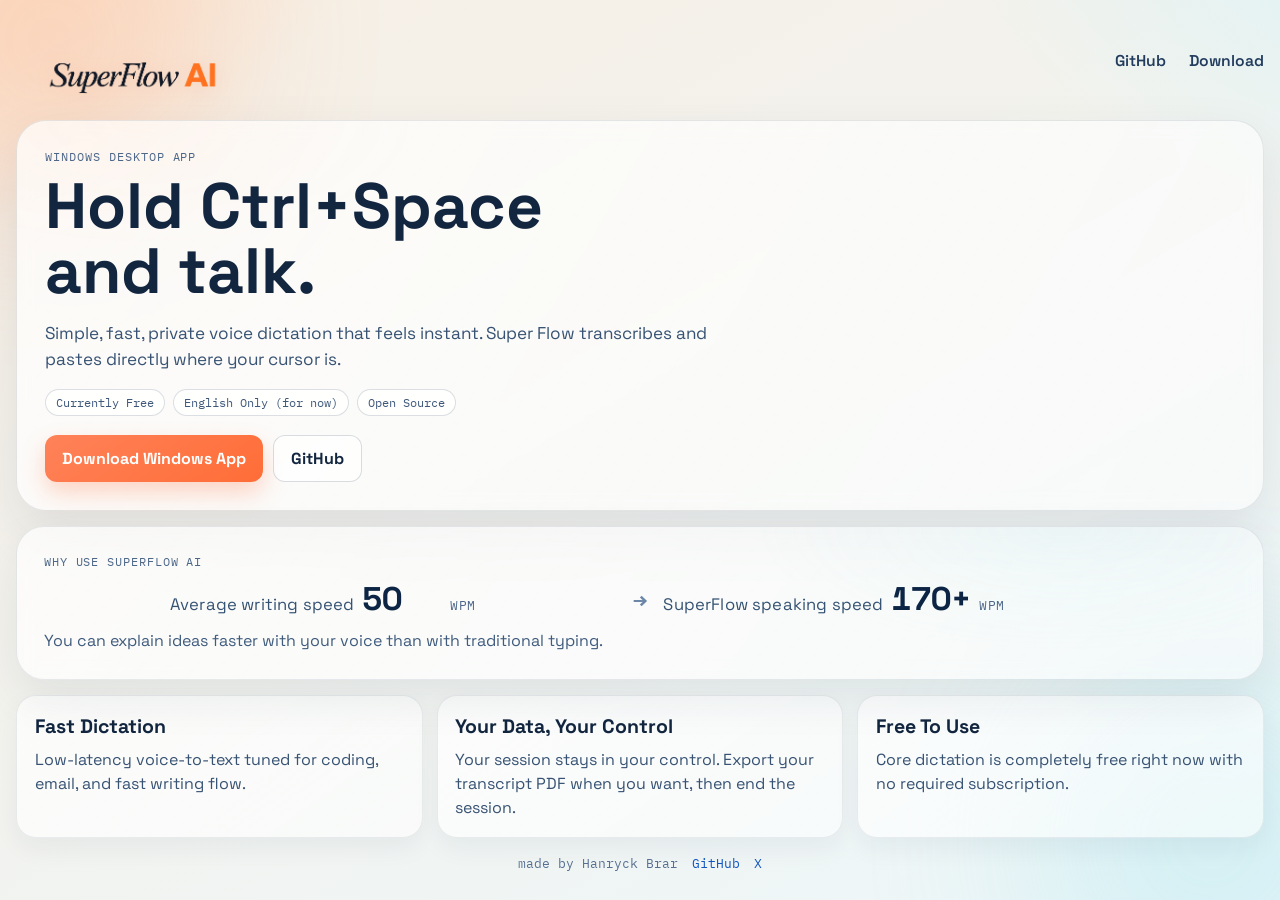
==== website/index.html @ cbe3b3d0 "Polish WPM compare layout and arrow styling" ====
<!doctype html>
<html lang="en">
<head>
  <meta charset="utf-8">
  <meta name="viewport" content="width=device-width, initial-scale=1">
  <title>Super Flow | Free Voice Dictation for Windows</title>
  <meta name="description" content="Hold Ctrl+Space and talk. Super Flow is a free open-source voice dictation app for Windows.">
  <link rel="icon" type="image/png" href="favicon.png">
  <link rel="preconnect" href="https://fonts.googleapis.com">
  <link rel="preconnect" href="https://fonts.gstatic.com" crossorigin>
  <link href="https://fonts.googleapis.com/css2?family=Space+Grotesk:wght@400;500;700&family=IBM+Plex+Mono:wght@400;600&display=swap" rel="stylesheet">
  <link rel="stylesheet" href="styles.css">
</head>
<body>
  <div class="ambience ambience-a"></div>
  <div class="ambience ambience-b"></div>

  <main class="shell">
    <header class="topbar">
      <a class="brand" href="#home">
        <img src="logo_web.png" alt="Super Flow logo">
      </a>
      <nav class="tabs">
        <a href="https://github.com/Hanbrar/SuperflowAI">GitHub</a>
        <a href="https://github.com/Hanbrar/SuperflowAI/releases/latest">Download</a>
      </nav>
    </header>

    <section id="home" class="hero">
      <p class="eyebrow">Windows Desktop App</p>
      <h1>Hold Ctrl+Space and talk.</h1>
      <p class="lead">Simple, fast, private voice dictation that feels instant. Super Flow transcribes and pastes directly where your cursor is.</p>

      <div class="flags">
        <span>Currently Free</span>
        <span>English Only (for now)</span>
        <span>Open Source</span>
      </div>

      <div class="hero-actions">
        <a class="btn primary" href="https://github.com/Hanbrar/SuperflowAI/releases/latest">Download Windows App</a>
        <a class="btn ghost" href="https://github.com/Hanbrar/SuperflowAI">GitHub</a>
      </div>
    </section>

    <section class="why" aria-label="Why use SuperFlow AI">
      <div class="why-card">
        <p class="why-eyebrow">Why use SuperFlow AI</p>
        <div class="wpm-compare">
          <p class="wpm-item">
            <span class="wpm-label">Average writing speed</span>
            <span class="wpm-metric">
              <strong id="avgWpm" data-target="50">50</strong>
              <span>WPM</span>
            </span>
          </p>
          <p class="wpm-arrow" aria-hidden="true">→</p>
          <p class="wpm-item">
            <span class="wpm-label">SuperFlow speaking speed</span>
            <span class="wpm-metric">
              <strong id="voiceWpm" data-target="200">200+</strong>
              <span>WPM</span>
            </span>
          </p>
        </div>
        <p class="why-copy">You can explain ideas faster with your voice than with traditional typing.</p>
      </div>
    </section>

    <section id="features" class="features">
      <article class="feature-card">
        <h2>Fast Dictation</h2>
        <p>Low-latency voice-to-text tuned for coding, email, and fast writing flow.</p>
      </article>
      <article class="feature-card">
        <h2>Your Data, Your Control</h2>
        <p>Your session stays in your control. Export your transcript PDF when you want, then end the session.</p>
      </article>
      <article class="feature-card">
        <h2>Free To Use</h2>
        <p>Core dictation is completely free right now with no required subscription.</p>
      </article>
    </section>

    <footer class="footer">
      <p>made by Hanryck Brar</p>
      <a href="https://github.com/Hanbrar/SuperflowAI">GitHub</a>
      <a href="https://x.com/ItsHB17">X</a>
    </footer>
  </main>

  <script>
    (() => {
      const section = document.querySelector('.why');
      if (!section) return;

      const avgEl = document.getElementById('avgWpm');
      const voiceEl = document.getElementById('voiceWpm');
      if (!avgEl || !voiceEl) return;

      let hasPlayed = false;
      const reducedMotion = window.matchMedia('(prefers-reduced-motion: reduce)').matches;

      const animateCounter = (el, target, duration, suffix = '') =>
        new Promise((resolve) => {
          const startTime = performance.now();
          const from = 0;
          const step = (now) => {
            const progress = Math.min((now - startTime) / duration, 1);
            const eased = 1 - Math.pow(1 - progress, 3);
            const value = Math.round(from + (target - from) * eased);
            el.textContent = `${value}${suffix}`;
            if (progress < 1) requestAnimationFrame(step);
            else resolve();
          };
          requestAnimationFrame(step);
        });

      const run = async () => {
        if (hasPlayed) return;
        hasPlayed = true;
        section.classList.add('active');
        if (reducedMotion) {
          avgEl.textContent = `${avgEl.dataset.target}`;
          voiceEl.textContent = `${voiceEl.dataset.target}+`;
          return;
        }
        await animateCounter(avgEl, Number(avgEl.dataset.target), 850);
        await animateCounter(voiceEl, Number(voiceEl.dataset.target), 950, '+');
      };

      const observer = new IntersectionObserver((entries) => {
        if (entries.some((entry) => entry.isIntersecting)) {
          run();
          observer.disconnect();
        }
      }, { threshold: 0.35 });

      observer.observe(section);
    })();
  </script>
</body>
</html>
---- website/styles.css ----
:root {
  --bg-a: #f7efe4;
  --bg-b: #edf7fa;
  --ink: #132640;
  --ink-soft: #375273;
  --line: rgba(19, 38, 64, 0.1);
  --accent: #ff6d37;
}

* {
  box-sizing: border-box;
}

html,
body {
  margin: 0;
  min-height: 100%;
}

body {
  font-family: "Space Grotesk", sans-serif;
  color: var(--ink);
  background:
    radial-gradient(1000px 740px at -15% -22%, #ffd9be 0%, transparent 60%),
    radial-gradient(900px 680px at 114% -18%, #d5f3f8 0%, transparent 58%),
    linear-gradient(150deg, var(--bg-a), var(--bg-b));
}

.ambience {
  position: fixed;
  border-radius: 999px;
  filter: blur(90px);
  opacity: 0.24;
  z-index: 0;
  pointer-events: none;
}

.ambience-a {
  width: 340px;
  height: 340px;
  top: -130px;
  left: -120px;
  background: #ff9862;
}

.ambience-b {
  width: 360px;
  height: 360px;
  right: -110px;
  bottom: -120px;
  background: #85dce4;
}

.shell {
  position: relative;
  z-index: 1;
  width: min(1280px, calc(100% - 2rem));
  margin: 0 auto;
  padding: 1.1rem 0 1.3rem;
}

.topbar {
  display: flex;
  align-items: center;
  justify-content: space-between;
  gap: 1rem;
}

.brand img {
  width: clamp(145px, 17vw, 220px);
  height: auto;
  display: block;
  filter: drop-shadow(0 3px 10px rgba(255, 108, 55, 0.16));
}

.tabs {
  display: flex;
  gap: 1.45rem;
  align-items: center;
}

.tabs a {
  text-decoration: none;
  color: #223c5d;
  font-weight: 600;
  font-size: 0.98rem;
}

.hero {
  margin-top: 1rem;
  padding: clamp(1.3rem, 2.2vw, 2.4rem);
  border-radius: 30px;
  background:
    linear-gradient(120deg, rgba(255, 255, 255, 0.74), rgba(255, 255, 255, 0.52)),
    radial-gradient(400px 180px at 10% 0%, rgba(255, 160, 95, 0.12), transparent 70%);
  border: 1px solid var(--line);
  box-shadow: 0 22px 55px rgba(19, 38, 64, 0.09);
  backdrop-filter: blur(8px);
}

.eyebrow {
  margin: 0;
  font-family: "IBM Plex Mono", monospace;
  text-transform: uppercase;
  letter-spacing: 0.08em;
  color: #4d6789;
  font-size: 0.75rem;
}

h1 {
  margin: 0.62rem 0 0;
  font-size: clamp(2.2rem, 5vw, 4.1rem);
  line-height: 1.02;
  max-width: 13ch;
}

.lead {
  margin: 0.95rem 0 0;
  max-width: 64ch;
  color: var(--ink-soft);
  line-height: 1.52;
  font-size: 1.07rem;
}

.flags {
  margin-top: 1.05rem;
  display: flex;
  flex-wrap: wrap;
  gap: 0.5rem;
}

.flags span {
  border: 1px solid rgba(19, 38, 64, 0.15);
  background: rgba(255, 255, 255, 0.84);
  color: #3e587a;
  font-family: "IBM Plex Mono", monospace;
  border-radius: 999px;
  font-size: 0.74rem;
  padding: 0.33rem 0.62rem;
}

.hero-actions {
  margin-top: 1.2rem;
  display: flex;
  gap: 0.65rem;
  flex-wrap: wrap;
}

.btn {
  display: inline-flex;
  align-items: center;
  justify-content: center;
  text-decoration: none;
  font-weight: 700;
  border-radius: 12px;
  padding: 0.72rem 1.06rem;
}

.btn.primary {
  color: #fff;
  background: linear-gradient(145deg, #ff8259, var(--accent));
  box-shadow: 0 11px 23px rgba(255, 108, 55, 0.27);
}

.btn.ghost {
  color: #132640;
  border: 1px solid rgba(19, 38, 64, 0.16);
  background: rgba(255, 255, 255, 0.7);
}

.why {
  margin-top: 0.95rem;
}

.why-card {
  border-radius: 28px;
  padding: clamp(1.2rem, 2.1vw, 2rem);
  background:
    linear-gradient(125deg, rgba(255, 255, 255, 0.72), rgba(255, 255, 255, 0.52)),
    radial-gradient(420px 170px at 84% 0%, rgba(133, 220, 228, 0.2), transparent 74%);
  border: 1px solid rgba(19, 38, 64, 0.09);
  box-shadow: 0 18px 46px rgba(19, 38, 64, 0.08);
  backdrop-filter: blur(8px);
  overflow: hidden;
}

.why-eyebrow {
  margin: 0;
  font-family: "IBM Plex Mono", monospace;
  text-transform: uppercase;
  letter-spacing: 0.08em;
  color: #4d6789;
  font-size: 0.72rem;
}

.wpm-compare {
  margin: 0.72rem auto 0;
  display: grid;
  grid-template-columns: minmax(0, 1fr) auto minmax(0, 1fr);
  align-items: center;
  gap: 1rem;
  max-width: 940px;
}

.wpm-item {
  margin: 0;
  color: #355273;
  line-height: 1.35;
  font-size: clamp(0.95rem, 1.3vw, 1.08rem);
  display: grid;
  grid-template-columns: auto auto;
  align-items: baseline;
  justify-content: start;
  column-gap: 0.48rem;
  opacity: 0.6;
  transform: translateY(6px);
  transition: opacity 460ms ease, transform 460ms ease;
}

.wpm-label {
  letter-spacing: 0.01em;
}

.wpm-metric {
  display: inline-flex;
  align-items: baseline;
  gap: 0.38rem;
}

.wpm-item strong {
  color: #0d2544;
  font-size: clamp(1.5rem, 2.6vw, 2.05rem);
  line-height: 1;
  font-variant-numeric: tabular-nums;
  min-width: 3.9ch;
}

.wpm-metric span {
  color: #4d6789;
  font-family: "IBM Plex Mono", monospace;
  letter-spacing: 0.04em;
  font-size: 0.82rem;
}

.wpm-arrow {
  margin: 0;
  color: #6b86a7;
  font-family: "IBM Plex Mono", monospace;
  font-size: 1.48rem;
  font-weight: 600;
  letter-spacing: 0.03em;
  opacity: 0;
  transform: translateY(8px);
  transition: opacity 460ms ease 100ms, transform 460ms ease 100ms;
}

.why-copy {
  margin: 0.68rem 0 0;
  color: #3f5b7d;
  max-width: 68ch;
  line-height: 1.45;
  opacity: 0;
  transform: translateY(8px);
  transition: opacity 460ms ease 170ms, transform 460ms ease 170ms;
}

.why.active .wpm-item {
  opacity: 1;
  transform: translateY(0);
}

.why.active .wpm-arrow,
.why.active .why-copy {
  opacity: 1;
  transform: translateY(0);
}

.features {
  margin-top: 0.95rem;
  display: grid;
  grid-template-columns: repeat(3, minmax(0, 1fr));
  gap: 0.85rem;
}

.feature-card {
  padding: 1.1rem;
  border-radius: 20px;
  background: linear-gradient(145deg, rgba(255, 255, 255, 0.72), rgba(255, 255, 255, 0.56));
  border: 1px solid rgba(19, 38, 64, 0.08);
  box-shadow: 0 10px 26px rgba(19, 38, 64, 0.055);
}

.feature-card h2 {
  margin: 0;
  font-size: 1.22rem;
}

.feature-card p {
  margin: 0.55rem 0 0;
  color: var(--ink-soft);
  line-height: 1.5;
}

.footer {
  margin-top: 0.95rem;
  display: flex;
  justify-content: center;
  gap: 0.85rem;
  flex-wrap: wrap;
  color: #566f92;
  font-family: "IBM Plex Mono", monospace;
  font-size: 0.83rem;
}

.footer p {
  margin: 0;
}

.footer a {
  text-decoration: none;
  color: #0f54c0;
}

@media (max-width: 980px) {
  .features {
    grid-template-columns: 1fr;
  }
}

@media (max-width: 760px) {
  .shell {
    width: min(1280px, calc(100% - 0.9rem));
  }

  .topbar {
    flex-wrap: wrap;
    justify-content: center;
  }

  .tabs {
    width: 100%;
    justify-content: center;
    flex-wrap: wrap;
    gap: 0.7rem 0.95rem;
  }

  .wpm-compare {
    grid-template-columns: 1fr;
    gap: 0.35rem;
  }

  .wpm-arrow {
    display: none;
  }

  .wpm-item {
    grid-template-columns: 1fr;
    row-gap: 0.15rem;
  }

  .hero-actions .btn {
    width: 100%;
  }
}
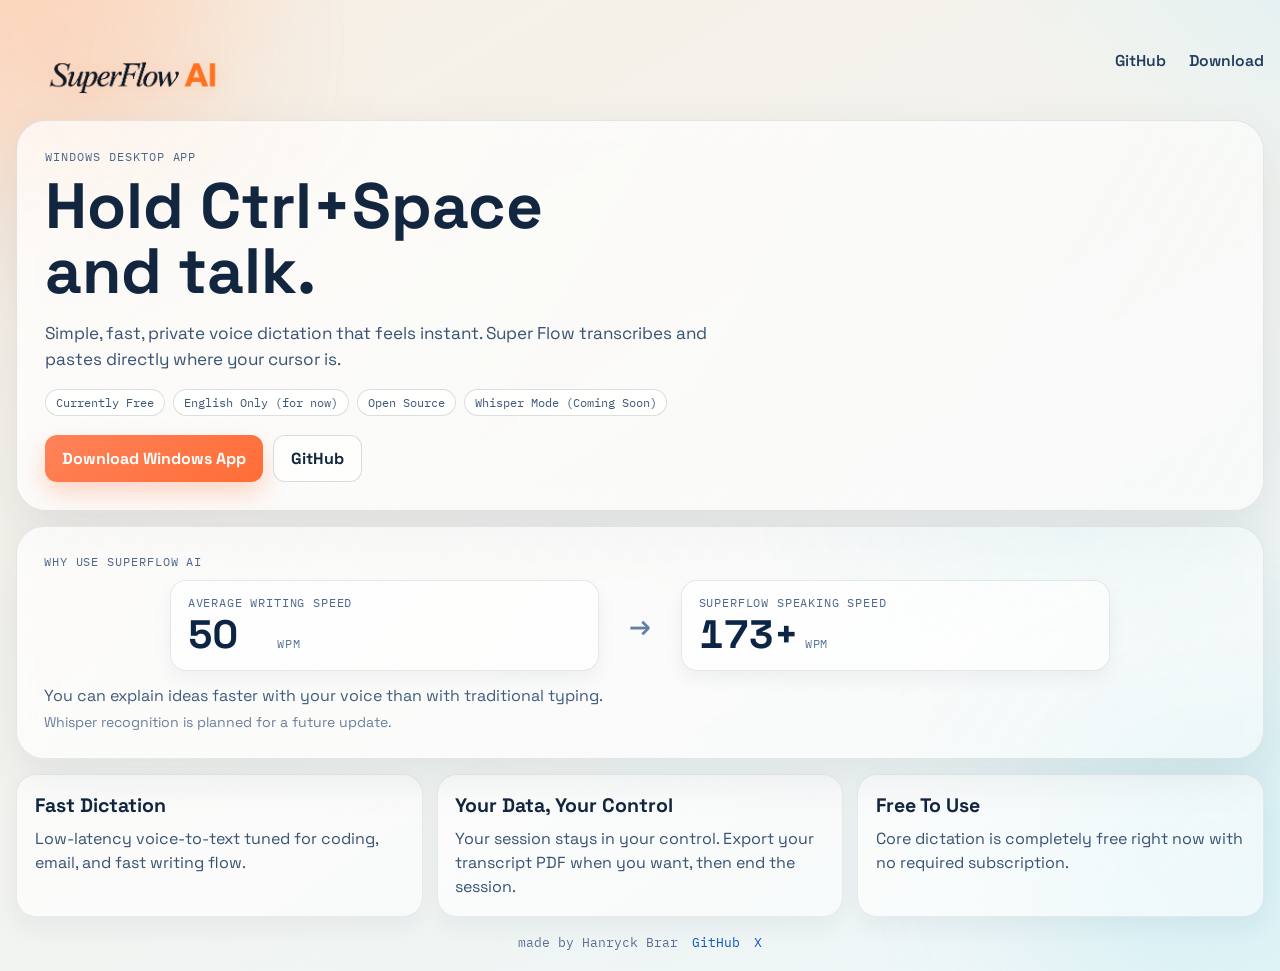
==== commit a26eb1d9: "Refine WPM section layout and add whisper roadmap messaging" ====
--- a/website/index.html
+++ b/website/index.html
@@ -35,6 +35,7 @@
         <span>Currently Free</span>
         <span>English Only (for now)</span>
         <span>Open Source</span>
+        <span>Whisper Mode (Coming Soon)</span>
       </div>
 
       <div class="hero-actions">
@@ -54,7 +55,7 @@
               <span>WPM</span>
             </span>
           </p>
-          <p class="wpm-arrow" aria-hidden="true">→</p>
+          <p class="wpm-arrow" aria-hidden="true">&rarr;</p>
           <p class="wpm-item">
             <span class="wpm-label">SuperFlow speaking speed</span>
             <span class="wpm-metric">
@@ -64,6 +65,7 @@
           </p>
         </div>
         <p class="why-copy">You can explain ideas faster with your voice than with traditional typing.</p>
+        <p class="whisper-note">Whisper recognition is planned for a future update.</p>
       </div>
     </section>
 
--- a/website/styles.css
+++ b/website/styles.css
@@ -197,7 +197,7 @@
   margin: 0.72rem auto 0;
   display: grid;
   grid-template-columns: minmax(0, 1fr) auto minmax(0, 1fr);
-  align-items: center;
+  align-items: stretch;
   gap: 1rem;
   max-width: 940px;
 }
@@ -205,57 +205,67 @@
 .wpm-item {
   margin: 0;
   color: #355273;
-  line-height: 1.35;
-  font-size: clamp(0.95rem, 1.3vw, 1.08rem);
-  display: grid;
-  grid-template-columns: auto auto;
-  align-items: baseline;
-  justify-content: start;
-  column-gap: 0.48rem;
+  line-height: 1.2;
+  font-size: 1rem;
+  display: flex;
+  flex-direction: column;
+  justify-content: center;
+  gap: 0.35rem;
+  padding: 0.9rem 1.05rem;
+  border-radius: 16px;
+  border: 1px solid rgba(19, 38, 64, 0.1);
+  background: linear-gradient(135deg, rgba(255, 255, 255, 0.76), rgba(255, 255, 255, 0.56));
+  box-shadow: 0 8px 18px rgba(19, 38, 64, 0.05);
   opacity: 0.6;
   transform: translateY(6px);
   transition: opacity 460ms ease, transform 460ms ease;
 }
 
 .wpm-label {
-  letter-spacing: 0.01em;
+  letter-spacing: 0.07em;
+  text-transform: uppercase;
+  font-family: "IBM Plex Mono", monospace;
+  font-size: 0.74rem;
+  color: #4f6a8b;
 }
 
 .wpm-metric {
   display: inline-flex;
   align-items: baseline;
-  gap: 0.38rem;
+  gap: 0.4rem;
 }
 
 .wpm-item strong {
   color: #0d2544;
-  font-size: clamp(1.5rem, 2.6vw, 2.05rem);
+  font-size: clamp(2rem, 3.1vw, 2.55rem);
   line-height: 1;
   font-variant-numeric: tabular-nums;
-  min-width: 3.9ch;
+  min-width: 3.2ch;
 }
 
 .wpm-metric span {
-  color: #4d6789;
-  font-family: "IBM Plex Mono", monospace;
-  letter-spacing: 0.04em;
-  font-size: 0.82rem;
+  color: #5b7697;
+  font-family: "IBM Plex Mono", monospace;
+  letter-spacing: 0.06em;
+  font-size: 0.76rem;
 }
 
 .wpm-arrow {
   margin: 0;
-  color: #6b86a7;
-  font-family: "IBM Plex Mono", monospace;
-  font-size: 1.48rem;
+  color: #637fa0;
+  font-family: "Space Grotesk", sans-serif;
+  font-size: 1.7rem;
   font-weight: 600;
-  letter-spacing: 0.03em;
+  display: grid;
+  place-items: center;
+  width: 3.1rem;
   opacity: 0;
   transform: translateY(8px);
   transition: opacity 460ms ease 100ms, transform 460ms ease 100ms;
 }
 
 .why-copy {
-  margin: 0.68rem 0 0;
+  margin: 0.85rem 0 0;
   color: #3f5b7d;
   max-width: 68ch;
   line-height: 1.45;
@@ -264,6 +274,12 @@
   transition: opacity 460ms ease 170ms, transform 460ms ease 170ms;
 }
 
+.whisper-note {
+  margin: 0.38rem 0 0;
+  color: #6a7f9b;
+  font-size: 0.88rem;
+}
+
 .why.active .wpm-item {
   opacity: 1;
   transform: translateY(0);
@@ -354,8 +370,12 @@
   }
 
   .wpm-item {
-    grid-template-columns: 1fr;
-    row-gap: 0.15rem;
+    gap: 0.2rem;
+    padding: 0.84rem 0.9rem;
+  }
+
+  .wpm-item strong {
+    font-size: clamp(1.8rem, 8vw, 2.1rem);
   }
 
   .hero-actions .btn {
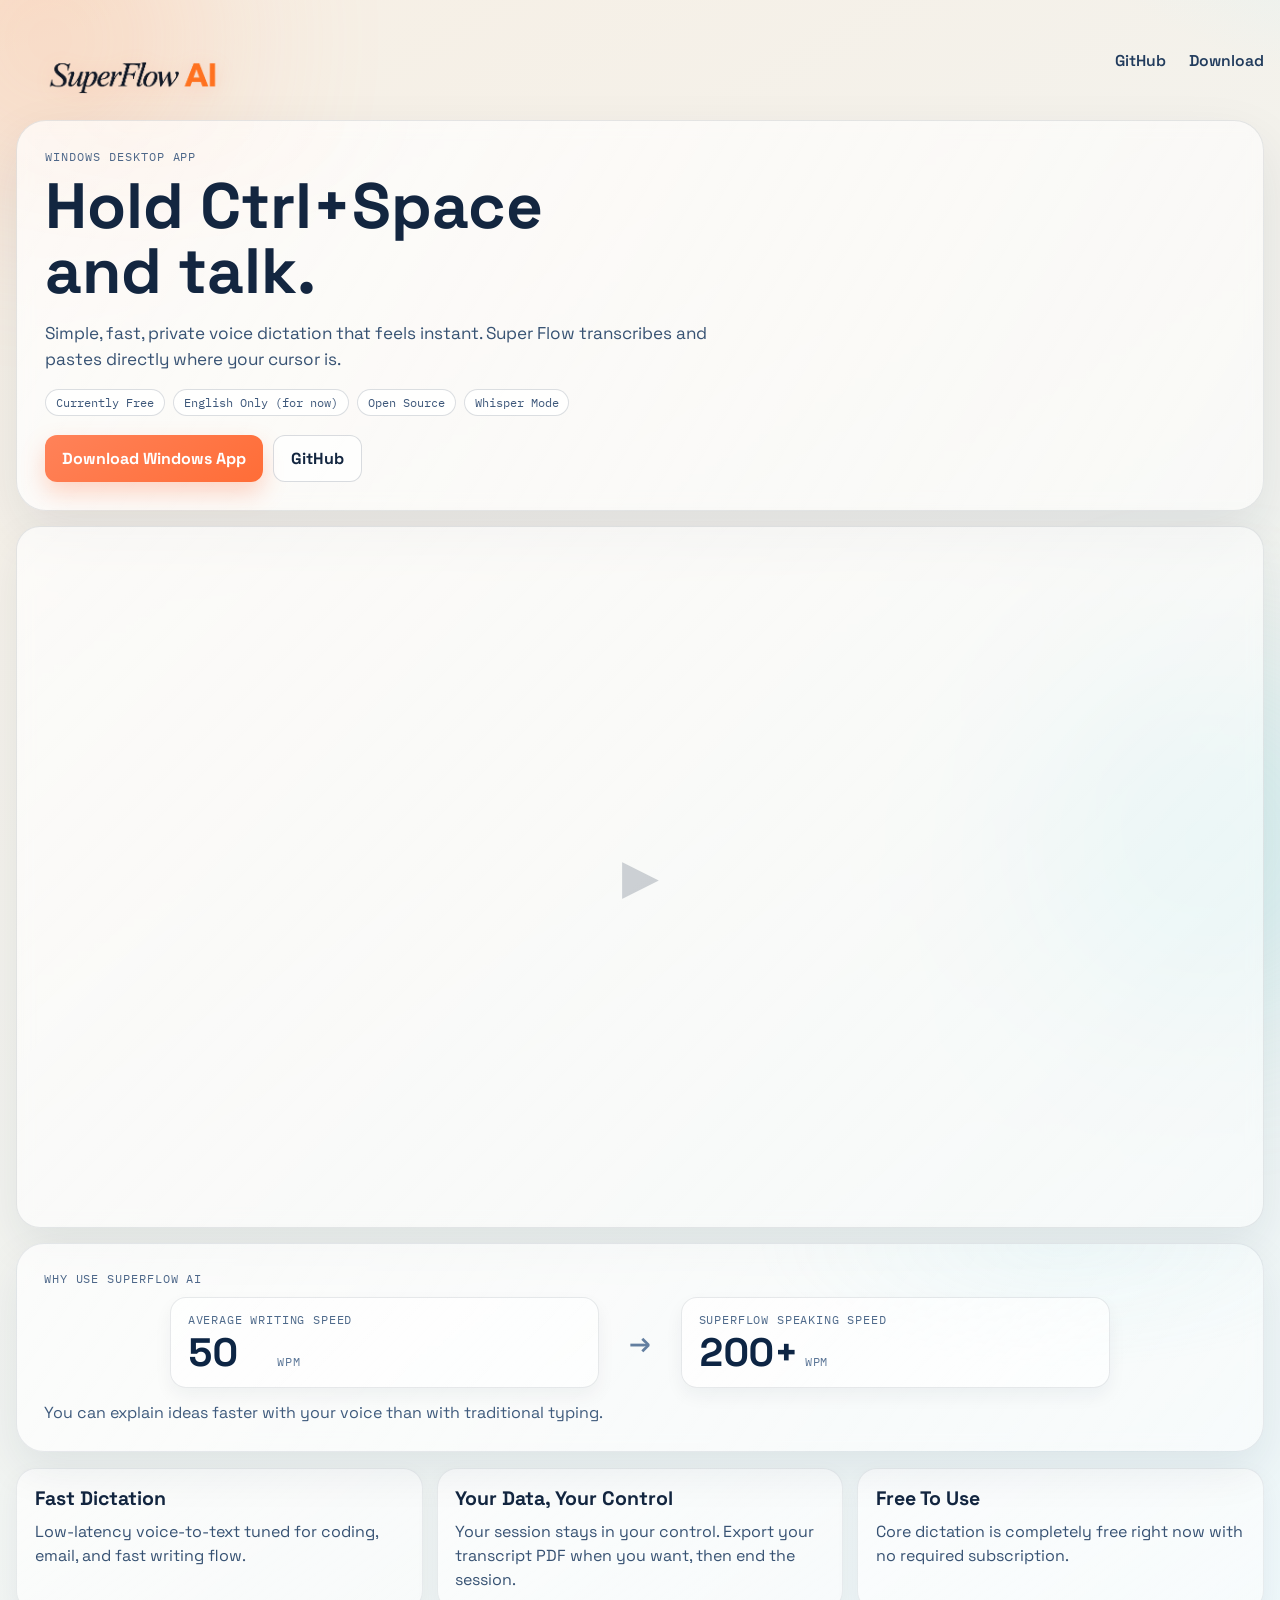
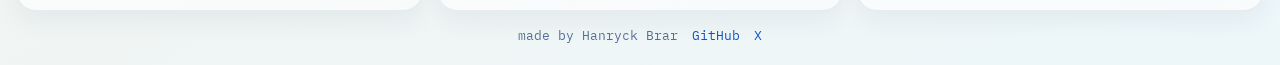
==== commit 3e4c906c: "Restyle app UI and website to match warm brand palette - Gradient canvas header with white-bg stripp" ====
--- a/website/index.html
+++ b/website/index.html
@@ -35,12 +35,19 @@
         <span>Currently Free</span>
         <span>English Only (for now)</span>
         <span>Open Source</span>
-        <span>Whisper Mode (Coming Soon)</span>
+        <span>Whisper Mode</span>
       </div>
 
       <div class="hero-actions">
         <a class="btn primary" href="https://github.com/Hanbrar/SuperflowAI/releases/latest">Download Windows App</a>
         <a class="btn ghost" href="https://github.com/Hanbrar/SuperflowAI">GitHub</a>
+      </div>
+    </section>
+
+    <section class="demo" aria-label="Product demo">
+      <!-- TODO: replace .demo-placeholder with <video controls src="your-video.mp4"> or a YouTube iframe -->
+      <div class="demo-placeholder">
+        <span class="demo-play" aria-hidden="true">&#9654;</span>
       </div>
     </section>
 
@@ -65,7 +72,6 @@
           </p>
         </div>
         <p class="why-copy">You can explain ideas faster with your voice than with traditional typing.</p>
-        <p class="whisper-note">Whisper recognition is planned for a future update.</p>
       </div>
     </section>
 
--- a/website/styles.css
+++ b/website/styles.css
@@ -166,6 +166,28 @@
   color: #132640;
   border: 1px solid rgba(19, 38, 64, 0.16);
   background: rgba(255, 255, 255, 0.7);
+}
+
+.demo {
+  margin-top: 0.95rem;
+}
+
+.demo-placeholder {
+  width: 100%;
+  aspect-ratio: 16 / 9;
+  border-radius: 24px;
+  background:
+    linear-gradient(135deg, rgba(255, 255, 255, 0.68), rgba(255, 255, 255, 0.46));
+  border: 1px solid rgba(19, 38, 64, 0.1);
+  box-shadow: 0 18px 46px rgba(19, 38, 64, 0.08);
+  backdrop-filter: blur(8px);
+  display: grid;
+  place-items: center;
+}
+
+.demo-play {
+  font-size: 3rem;
+  color: rgba(19, 38, 64, 0.2);
 }
 
 .why {
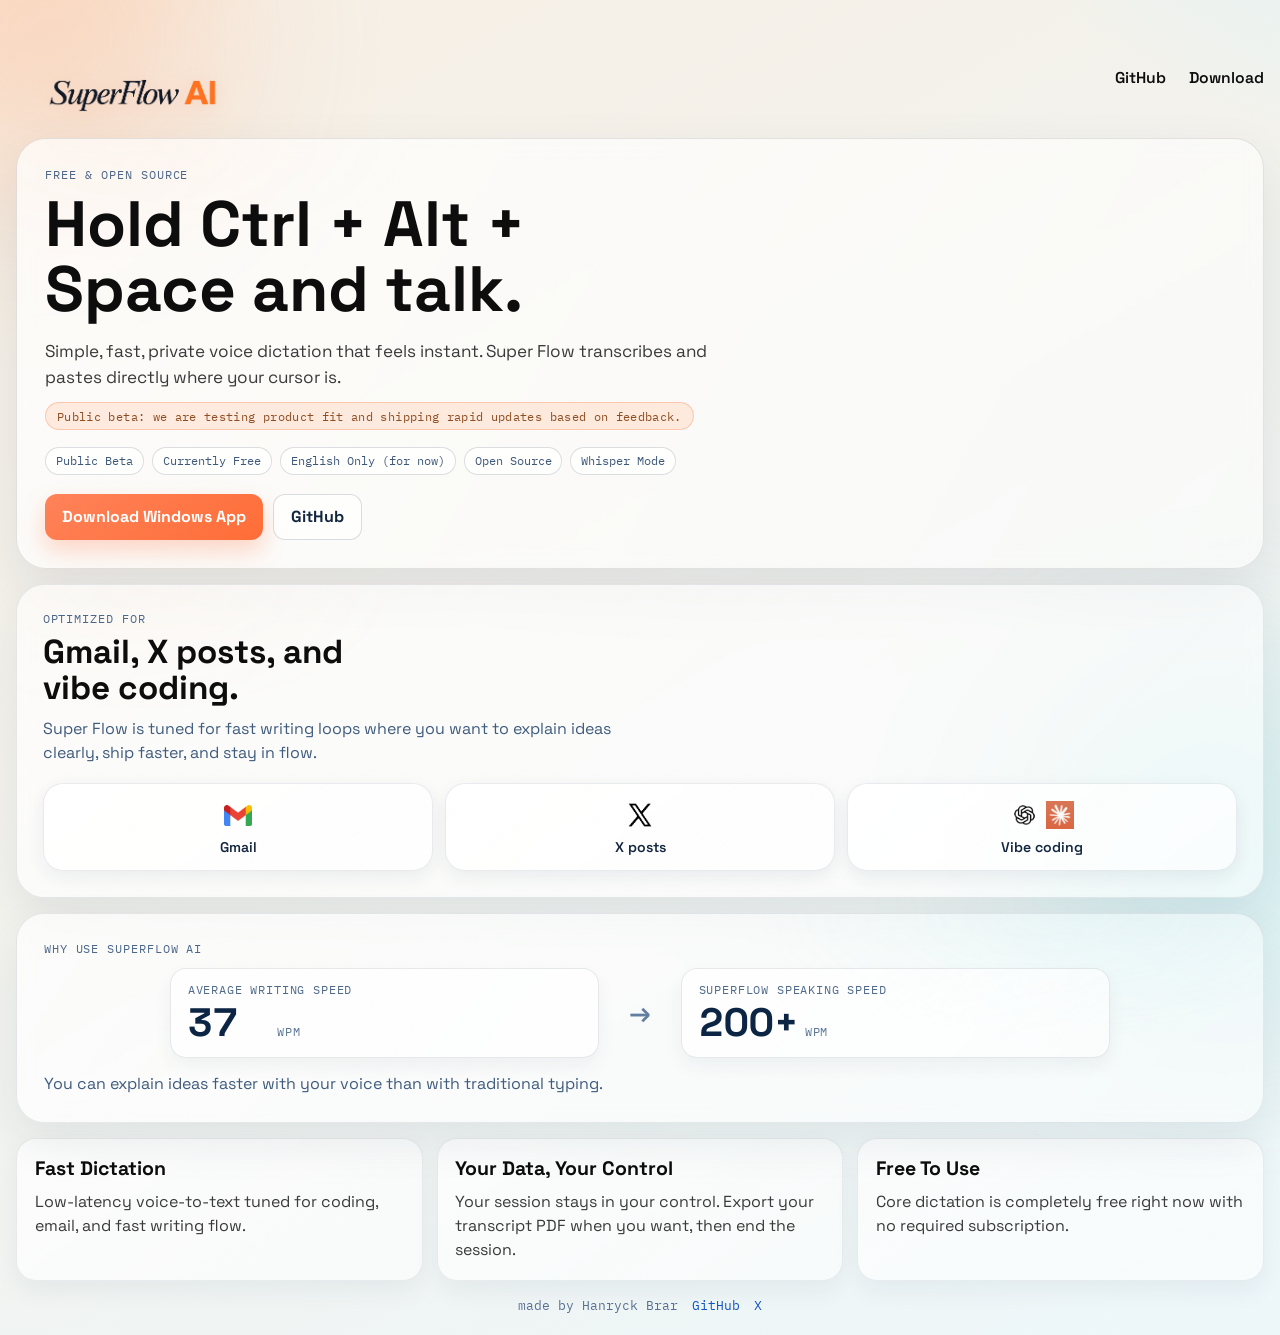
==== commit 4bf39c98: "Update website copy, beta messaging, and workflow icons" ====
--- a/website/index.html
+++ b/website/index.html
@@ -4,12 +4,12 @@
   <meta charset="utf-8">
   <meta name="viewport" content="width=device-width, initial-scale=1">
   <title>Super Flow | Free Voice Dictation for Windows</title>
-  <meta name="description" content="Hold Ctrl+Space and talk. Super Flow is a free open-source voice dictation app for Windows.">
+  <meta name="description" content="Free and open-source Windows voice dictation in public beta. Hold Ctrl + Alt + Space and talk.">
   <link rel="icon" type="image/png" href="favicon.png">
   <link rel="preconnect" href="https://fonts.googleapis.com">
   <link rel="preconnect" href="https://fonts.gstatic.com" crossorigin>
   <link href="https://fonts.googleapis.com/css2?family=Space+Grotesk:wght@400;500;700&family=IBM+Plex+Mono:wght@400;600&display=swap" rel="stylesheet">
-  <link rel="stylesheet" href="styles.css">
+  <link rel="stylesheet" href="styles.css?v=20260308-4">
 </head>
 <body>
   <div class="ambience ambience-a"></div>
@@ -27,11 +27,13 @@
     </header>
 
     <section id="home" class="hero">
-      <p class="eyebrow">Windows Desktop App</p>
-      <h1>Hold Ctrl+Space and talk.</h1>
+      <p class="eyebrow">Free &amp; Open Source</p>
+      <h1>Hold Ctrl + Alt + Space and talk.</h1>
       <p class="lead">Simple, fast, private voice dictation that feels instant. Super Flow transcribes and pastes directly where your cursor is.</p>
+      <p class="trial-note">Public beta: we are testing product fit and shipping rapid updates based on feedback.</p>
 
       <div class="flags">
+        <span>Public Beta</span>
         <span>Currently Free</span>
         <span>English Only (for now)</span>
         <span>Open Source</span>
@@ -44,10 +46,30 @@
       </div>
     </section>
 
-    <section class="demo" aria-label="Product demo">
-      <!-- TODO: replace .demo-placeholder with <video controls src="your-video.mp4"> or a YouTube iframe -->
-      <div class="demo-placeholder">
-        <span class="demo-play" aria-hidden="true">&#9654;</span>
+    <section class="focus" aria-label="Optimized workflows">
+      <div class="focus-card">
+        <p class="focus-eyebrow">Optimized for</p>
+        <h2>Gmail, X posts, and vibe coding.</h2>
+        <p class="focus-copy">Super Flow is tuned for fast writing loops where you want to explain ideas clearly, ship faster, and stay in flow.</p>
+        <div class="focus-grid">
+          <article class="focus-item">
+            <img class="focus-icon" src="gmail.png?v=20260308-3" alt="Gmail logo" width="28" height="28">
+            <span>Gmail</span>
+          </article>
+          <article class="focus-item">
+            <img class="focus-icon" src="x.png?v=20260308-3" alt="X logo" width="28" height="28">
+            <span>X posts</span>
+          </article>
+          <article class="focus-item">
+            <div class="focus-icon-pair" aria-label="GPT and Claude logos">
+              <span class="focus-icon-crop">
+                <img class="focus-icon focus-icon-gpt" src="gpt.png?v=20260308-3" alt="GPT logo" width="28" height="28">
+              </span>
+              <img class="focus-icon focus-icon-claude" src="claude.png?v=20260308-3" alt="Claude logo" width="28" height="28">
+            </div>
+            <span>Vibe coding</span>
+          </article>
+        </div>
       </div>
     </section>
 
--- a/website/styles.css
+++ b/website/styles.css
@@ -1,14 +1,16 @@
 :root {
   --bg-a: #f7efe4;
   --bg-b: #edf7fa;
-  --ink: #132640;
-  --ink-soft: #375273;
-  --line: rgba(19, 38, 64, 0.1);
+  --ink: #0d0d0d;
+  --ink-soft: #3a3a3a;
+  --line: rgba(13, 13, 13, 0.1);
   --accent: #ff6d37;
 }
 
 * {
   box-sizing: border-box;
+  -webkit-font-smoothing: antialiased;
+  -moz-osx-font-smoothing: grayscale;
 }
 
 html,
@@ -56,7 +58,7 @@
   z-index: 1;
   width: min(1280px, calc(100% - 2rem));
   margin: 0 auto;
-  padding: 1.1rem 0 1.3rem;
+  padding: 2.2rem 0 1.3rem;
 }
 
 .topbar {
@@ -81,7 +83,7 @@
 
 .tabs a {
   text-decoration: none;
-  color: #223c5d;
+  color: #0d0d0d;
   font-weight: 600;
   font-size: 0.98rem;
 }
@@ -122,6 +124,19 @@
   font-size: 1.07rem;
 }
 
+.trial-note {
+  margin: 0.8rem 0 0;
+  display: inline-block;
+  border: 1px solid rgba(255, 125, 69, 0.32);
+  background: rgba(255, 214, 189, 0.45);
+  color: #8e4d22;
+  font-family: "IBM Plex Mono", monospace;
+  font-size: 0.73rem;
+  letter-spacing: 0.03em;
+  border-radius: 999px;
+  padding: 0.34rem 0.68rem;
+}
+
 .flags {
   margin-top: 1.05rem;
   display: flex;
@@ -168,26 +183,105 @@
   background: rgba(255, 255, 255, 0.7);
 }
 
-.demo {
+.focus {
   margin-top: 0.95rem;
 }
 
-.demo-placeholder {
-  width: 100%;
-  aspect-ratio: 16 / 9;
-  border-radius: 24px;
+.focus-card {
+  border-radius: 28px;
+  padding: clamp(1.2rem, 2vw, 1.9rem);
   background:
-    linear-gradient(135deg, rgba(255, 255, 255, 0.68), rgba(255, 255, 255, 0.46));
-  border: 1px solid rgba(19, 38, 64, 0.1);
+    linear-gradient(135deg, rgba(255, 255, 255, 0.72), rgba(255, 255, 255, 0.56)),
+    radial-gradient(360px 180px at 10% 0%, rgba(255, 160, 95, 0.11), transparent 72%);
+  border: 1px solid rgba(19, 38, 64, 0.09);
   box-shadow: 0 18px 46px rgba(19, 38, 64, 0.08);
   backdrop-filter: blur(8px);
+}
+
+.focus-eyebrow {
+  margin: 0;
+  font-family: "IBM Plex Mono", monospace;
+  text-transform: uppercase;
+  letter-spacing: 0.08em;
+  color: #4d6789;
+  font-size: 0.72rem;
+}
+
+.focus-card h2 {
+  margin: 0.5rem 0 0;
+  font-size: clamp(1.55rem, 2.6vw, 2.35rem);
+  line-height: 1.08;
+  max-width: 14ch;
+}
+
+.focus-copy {
+  margin: 0.72rem 0 0;
+  max-width: 58ch;
+  color: #3f5b7d;
+  line-height: 1.5;
+}
+
+.focus-grid {
+  margin-top: 1.1rem;
   display: grid;
-  place-items: center;
-}
-
-.demo-play {
-  font-size: 3rem;
-  color: rgba(19, 38, 64, 0.2);
+  grid-template-columns: repeat(3, minmax(0, 1fr));
+  gap: 0.7rem;
+}
+
+.focus-item {
+  display: flex;
+  flex-direction: column;
+  align-items: center;
+  gap: 0.55rem;
+  padding: 1.1rem 0.8rem 0.9rem;
+  border-radius: 20px;
+  border: 1px solid rgba(19, 38, 64, 0.09);
+  background: linear-gradient(145deg, rgba(255, 255, 255, 0.88), rgba(255, 255, 255, 0.68));
+  box-shadow: 0 6px 18px rgba(19, 38, 64, 0.07);
+}
+
+.focus-item img {
+  object-fit: contain;
+  flex: 0 0 auto;
+  display: block;
+}
+
+.focus-icon-pair {
+  display: inline-flex;
+  align-items: center;
+  justify-content: center;
+  gap: 0.5rem;
+  min-height: 28px;
+}
+
+.focus-icon {
+  width: 28px !important;
+  height: 28px !important;
+  min-width: 28px !important;
+  min-height: 28px !important;
+  max-width: 28px !important;
+  max-height: 28px !important;
+}
+
+.focus-icon-crop {
+  width: 28px;
+  height: 28px;
+  display: inline-flex;
+  align-items: center;
+  justify-content: center;
+  overflow: hidden;
+}
+
+.focus-icon-gpt {
+  transform: scale(1.45);
+  transform-origin: center;
+}
+
+.focus-item span {
+  color: #132640;
+  font-weight: 600;
+  font-size: 0.88rem;
+  text-align: center;
 }
 
 .why {
@@ -360,6 +454,7 @@
 }
 
 @media (max-width: 980px) {
+  .focus-grid,
   .features {
     grid-template-columns: 1fr;
   }
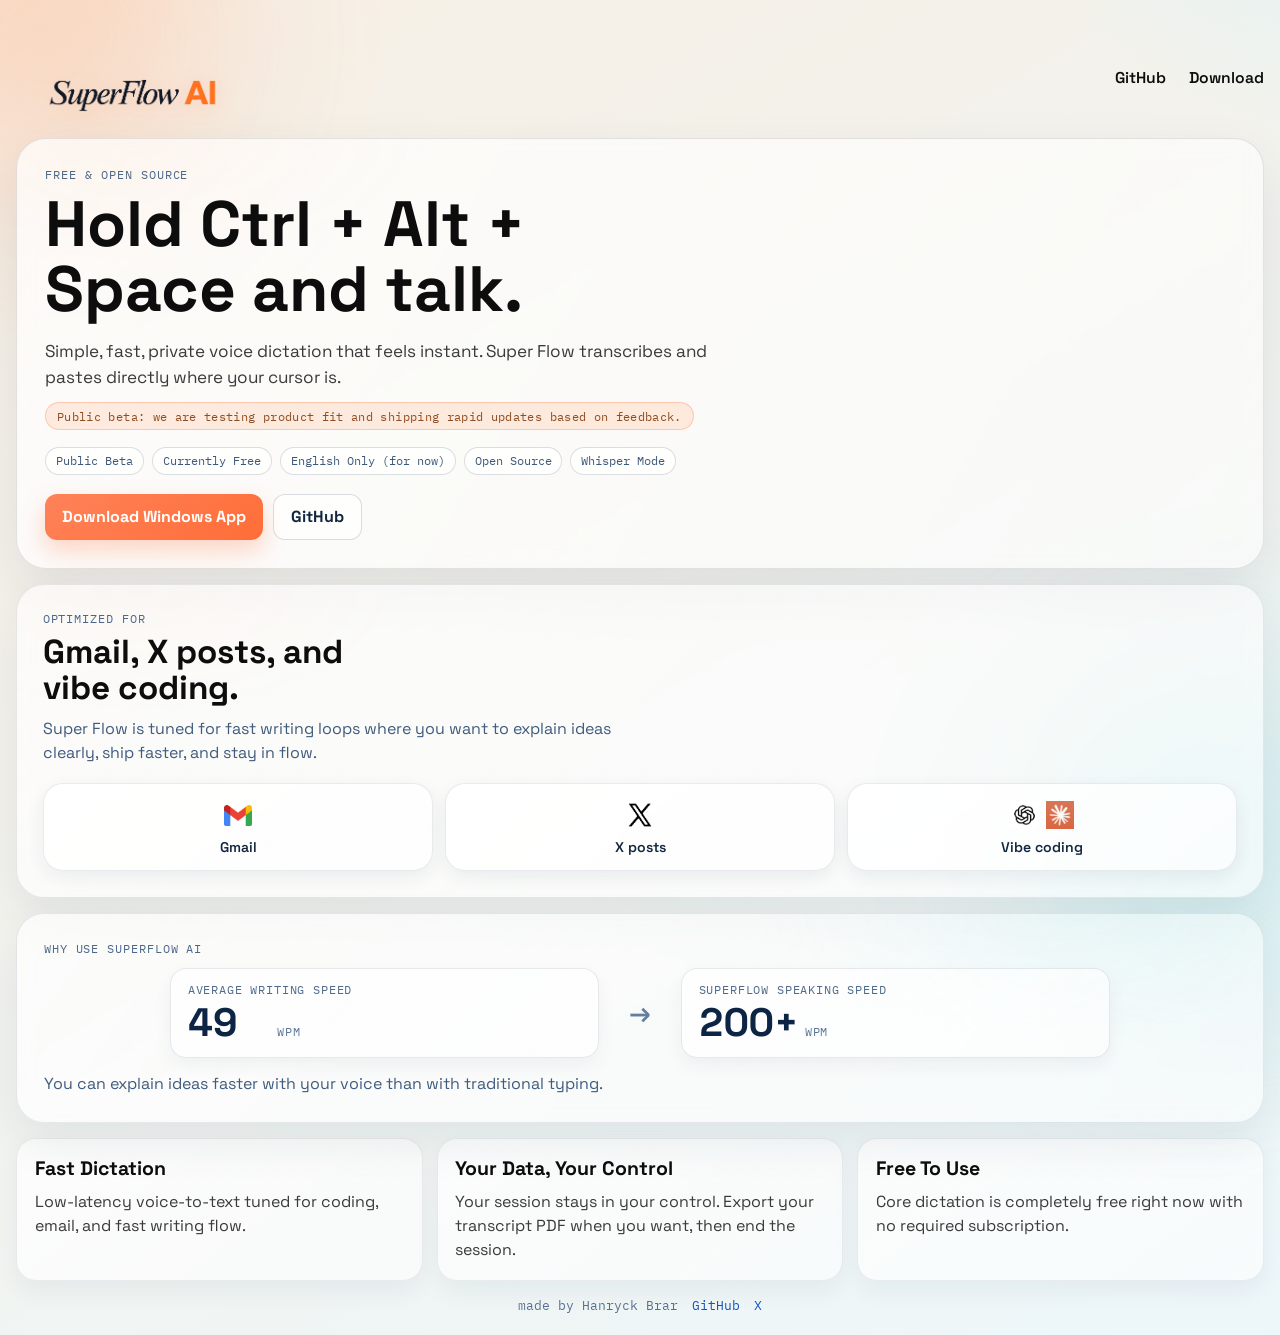
==== commit 5a96c3e6: "Point website download links to direct latest SuperFlow.exe" ====
--- a/website/index.html
+++ b/website/index.html
@@ -22,7 +22,7 @@
       </a>
       <nav class="tabs">
         <a href="https://github.com/Hanbrar/SuperflowAI">GitHub</a>
-        <a href="https://github.com/Hanbrar/SuperflowAI/releases/latest">Download</a>
+        <a href="https://github.com/Hanbrar/SuperflowAI/releases/latest/download/SuperFlow.exe">Download</a>
       </nav>
     </header>
 
@@ -41,7 +41,7 @@
       </div>
 
       <div class="hero-actions">
-        <a class="btn primary" href="https://github.com/Hanbrar/SuperflowAI/releases/latest">Download Windows App</a>
+        <a class="btn primary" href="https://github.com/Hanbrar/SuperflowAI/releases/latest/download/SuperFlow.exe">Download Windows App</a>
         <a class="btn ghost" href="https://github.com/Hanbrar/SuperflowAI">GitHub</a>
       </div>
     </section>
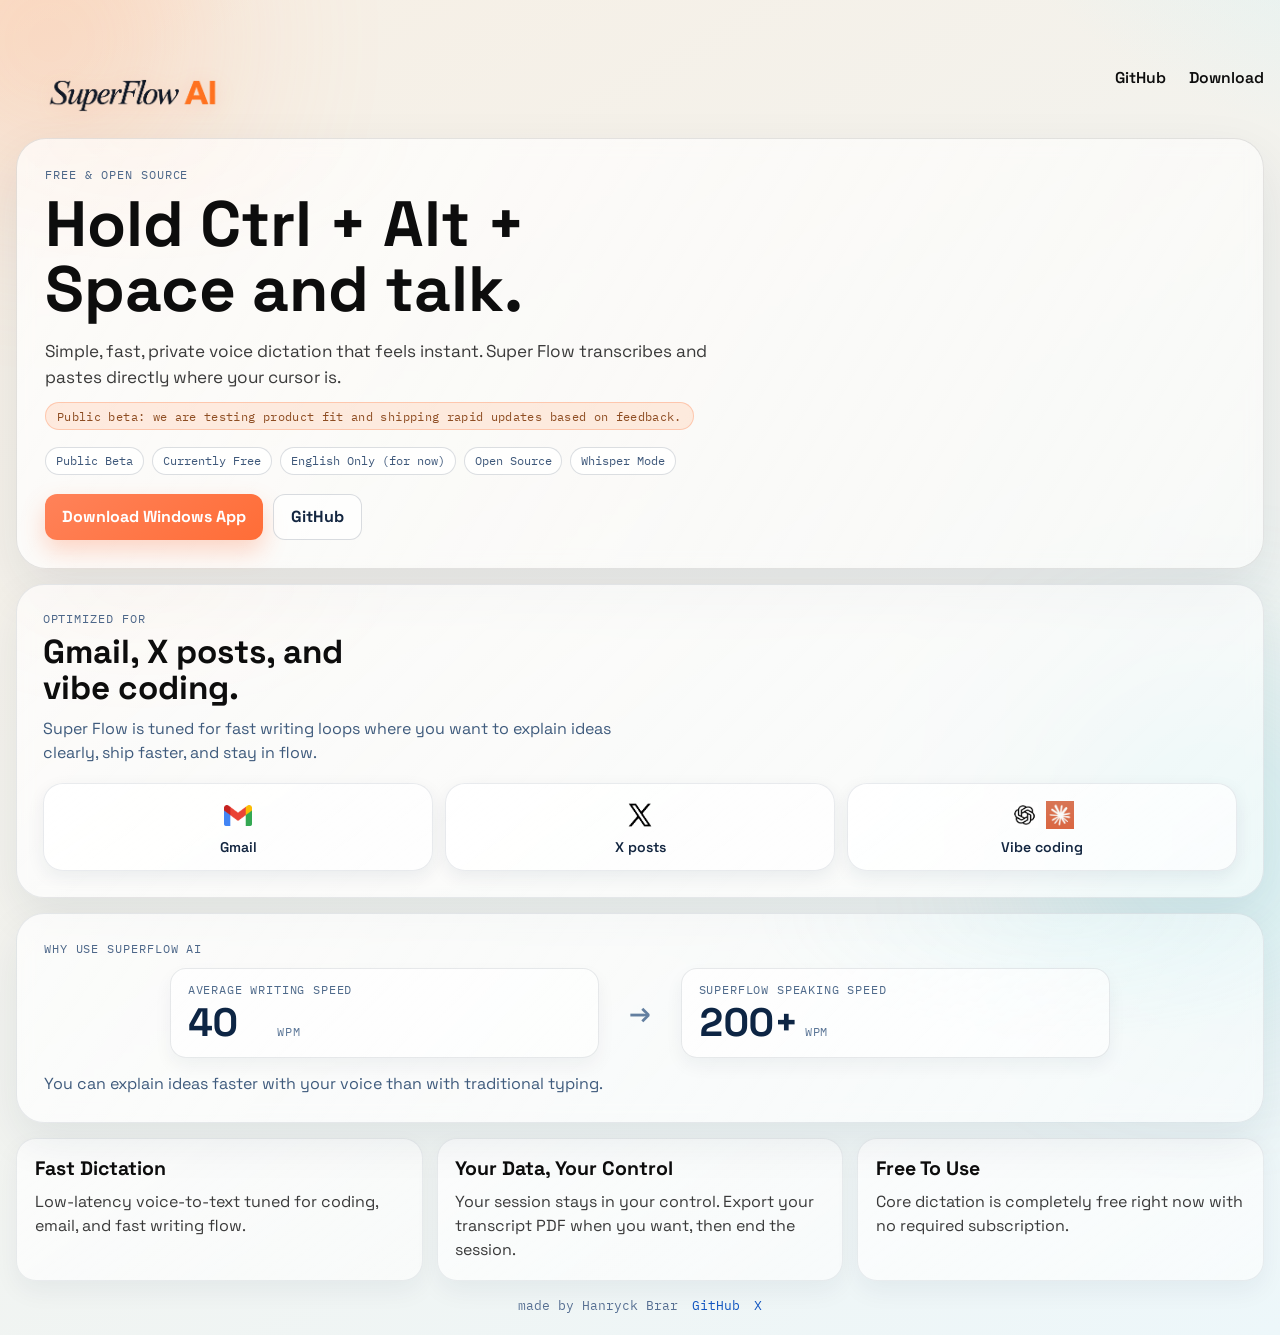
==== commit 63ce1d5f: "Add Vercel Analytics snippet to static website" ====
--- a/website/index.html
+++ b/website/index.html
@@ -10,6 +10,7 @@
   <link rel="preconnect" href="https://fonts.gstatic.com" crossorigin>
   <link href="https://fonts.googleapis.com/css2?family=Space+Grotesk:wght@400;500;700&family=IBM+Plex+Mono:wght@400;600&display=swap" rel="stylesheet">
   <link rel="stylesheet" href="styles.css?v=20260308-4">
+  <script defer src="/_vercel/insights/script.js"></script>
 </head>
 <body>
   <div class="ambience ambience-a"></div>
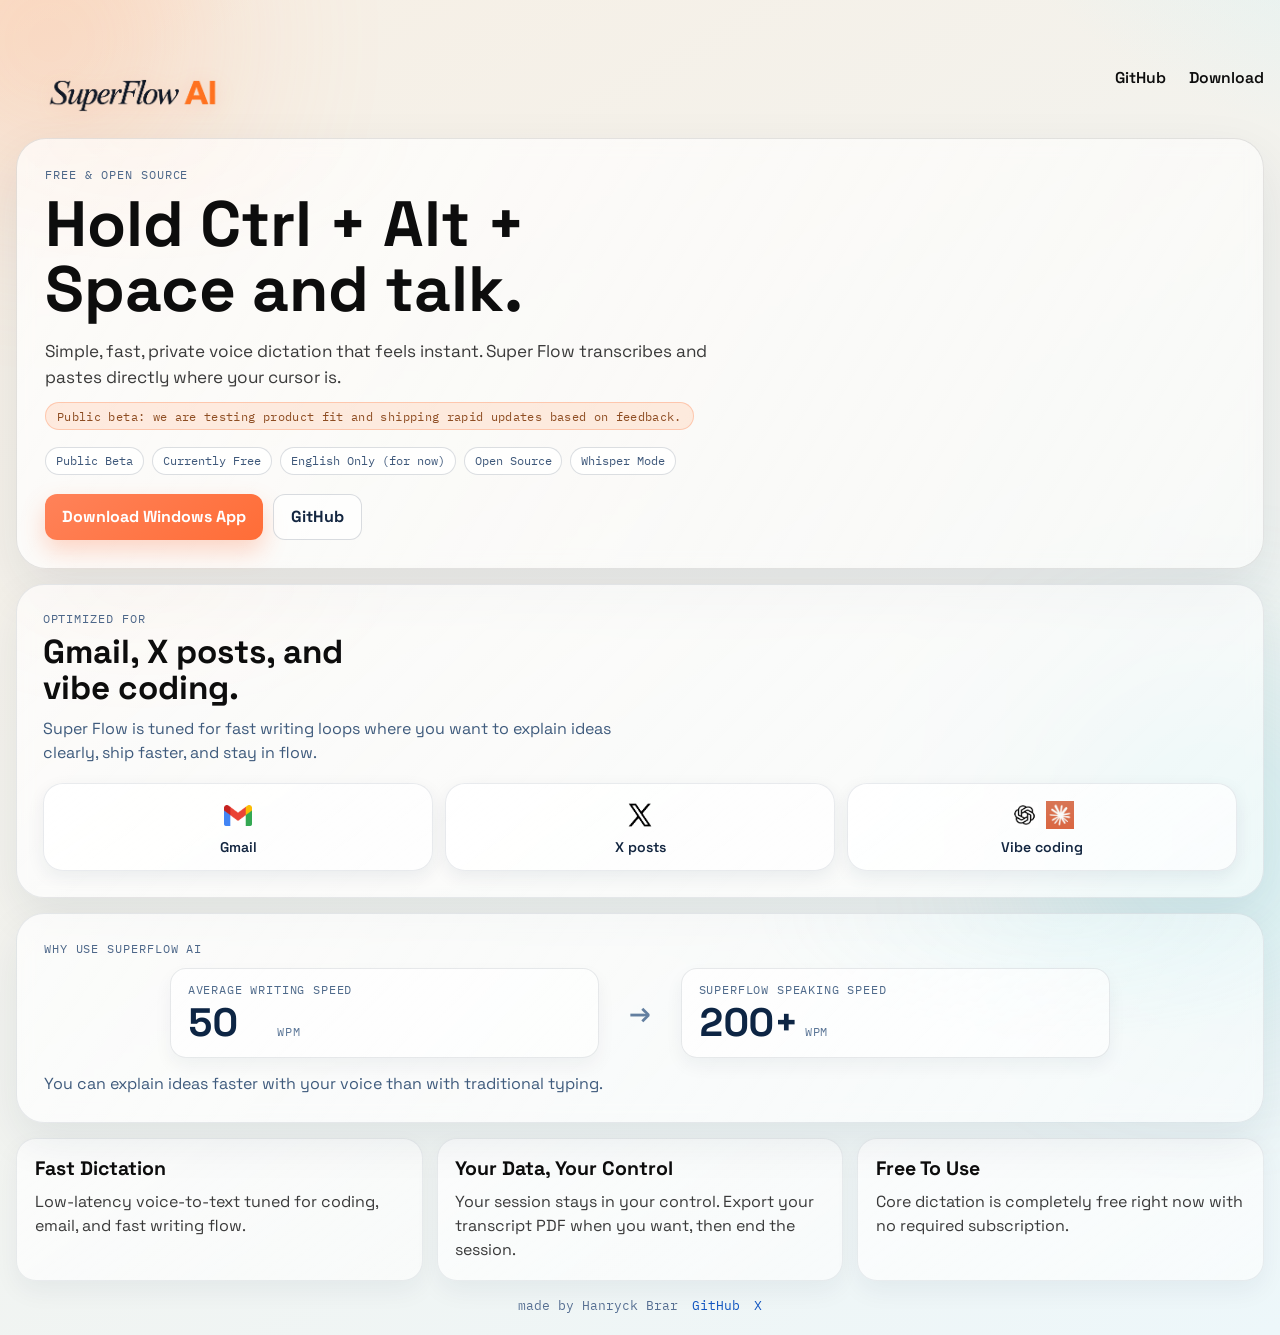
==== commit 8daf30aa: "Use faviconupdated for website favicon and Windows app icon" ====
--- a/website/index.html
+++ b/website/index.html
@@ -5,7 +5,7 @@
   <meta name="viewport" content="width=device-width, initial-scale=1">
   <title>Super Flow | Free Voice Dictation for Windows</title>
   <meta name="description" content="Free and open-source Windows voice dictation in public beta. Hold Ctrl + Alt + Space and talk.">
-  <link rel="icon" type="image/png" href="favicon.png">
+  <link rel="icon" type="image/png" href="favicon.png?v=20260308-5">
   <link rel="preconnect" href="https://fonts.googleapis.com">
   <link rel="preconnect" href="https://fonts.gstatic.com" crossorigin>
   <link href="https://fonts.googleapis.com/css2?family=Space+Grotesk:wght@400;500;700&family=IBM+Plex+Mono:wght@400;600&display=swap" rel="stylesheet">
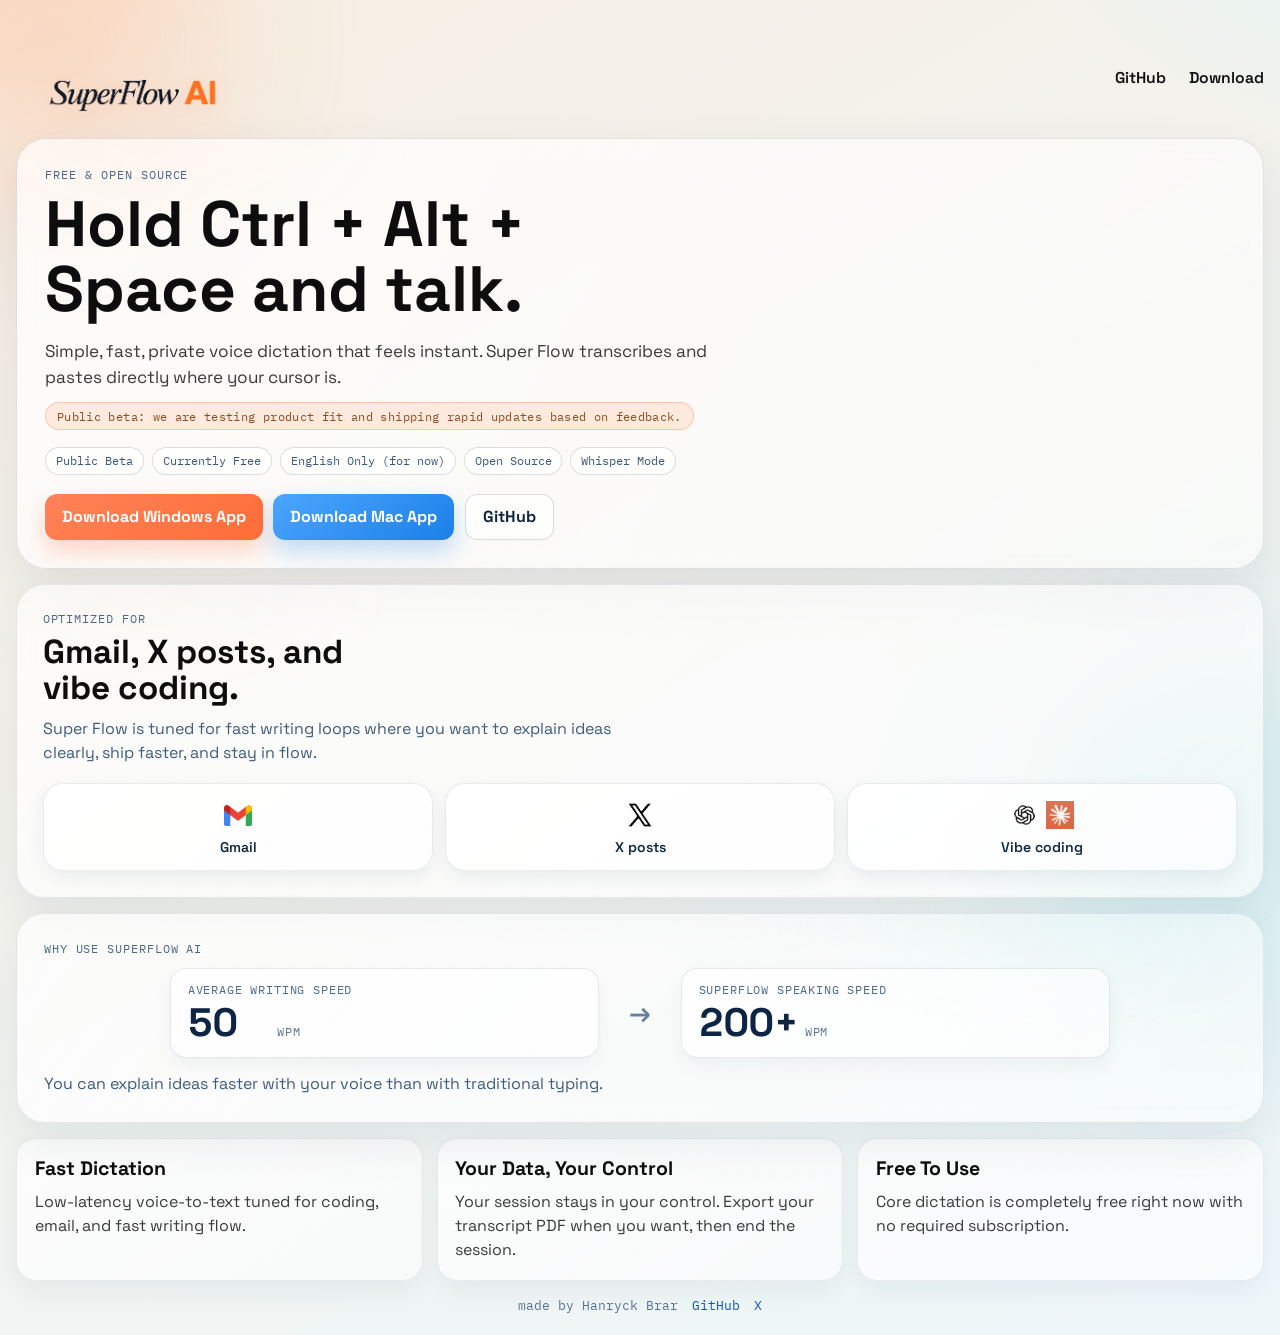
==== commit 5272253e: "Add Mac App download button to website (blue, placeholder URL)" ====
--- a/website/index.html
+++ b/website/index.html
@@ -43,6 +43,7 @@
 
       <div class="hero-actions">
         <a class="btn primary" href="https://github.com/Hanbrar/SuperflowAI/releases/latest/download/SuperFlow.exe">Download Windows App</a>
+        <a class="btn mac" href="https://github.com/Hanbrar/SuperflowAI/releases/latest/download/SuperFlow-Mac.zip">Download Mac App</a>
         <a class="btn ghost" href="https://github.com/Hanbrar/SuperflowAI">GitHub</a>
       </div>
     </section>
--- a/website/styles.css
+++ b/website/styles.css
@@ -181,6 +181,12 @@
   color: #132640;
   border: 1px solid rgba(19, 38, 64, 0.16);
   background: rgba(255, 255, 255, 0.7);
+}
+
+.btn.mac {
+  color: #fff;
+  background: linear-gradient(145deg, #4da6ff, #1a7fe8);
+  box-shadow: 0 11px 23px rgba(26, 127, 232, 0.27);
 }
 
 .focus {
